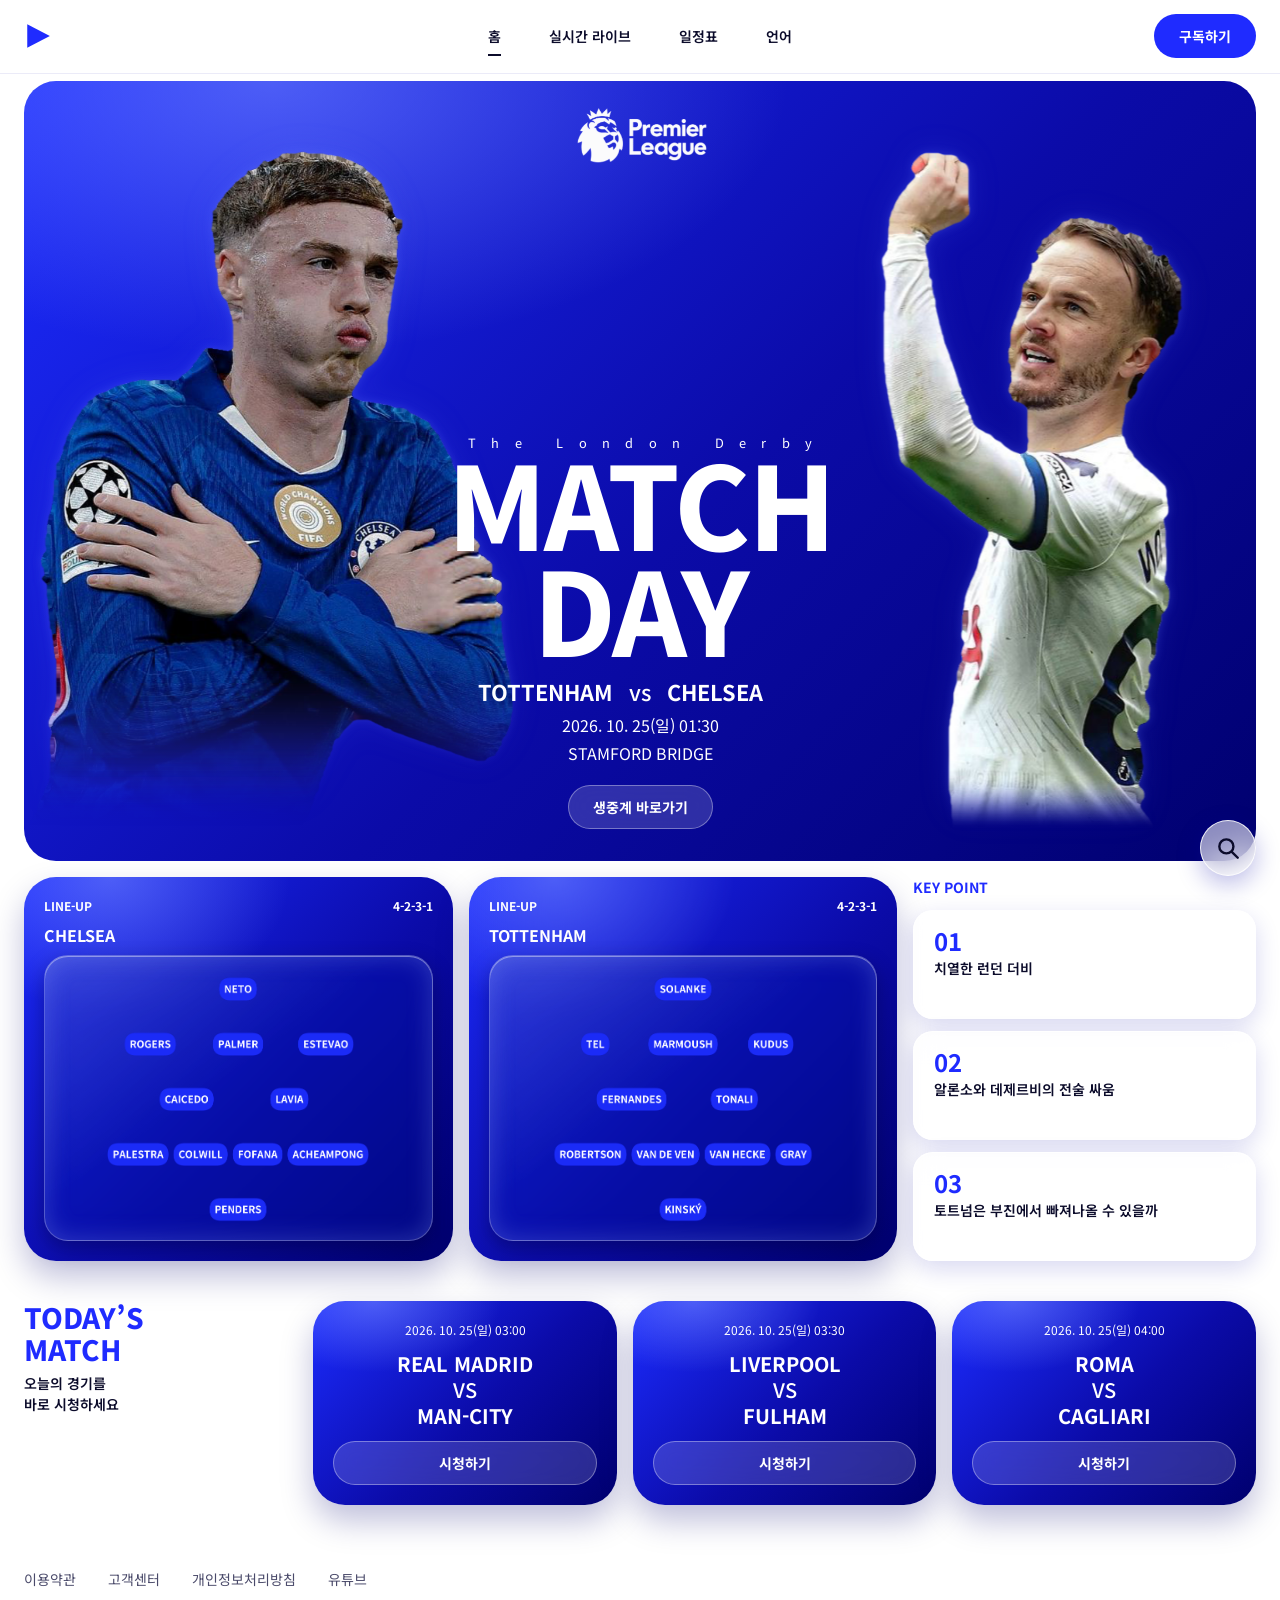
==== src/mid/index.html @ 03478326 "Add new images and initial HTML/CSS files for matchday web application" ====
<!doctype html>
<html lang="ko">
  <head>
    <meta charset="UTF-8" />
    <meta name="viewport" content="width=device-width, initial-scale=1" />
    <title>matchdayweb</title>
    <link rel="preconnect" href="https://fonts.googleapis.com" />
    <link rel="preconnect" href="https://fonts.gstatic.com" crossorigin />
    <link
      href="https://fonts.googleapis.com/css2?family=Noto+Sans+KR:wght@400;500;600;700;800&display=swap"
      rel="stylesheet"
    />
    <link rel="stylesheet" href="./style.css" />
  </head>
  <body>
    <header class="site-header">
      <nav class="nav container" aria-label="주요 메뉴">
        <a class="nav__logo" href="#" aria-label="s홈">
          <svg width="28" height="28" viewBox="0 0 26 26" aria-hidden="true">
            <path d="M3 2 L24 13 L3 24 Z" fill="#1f2bff" />
          </svg>
        </a>
        <ul class="nav__menu">
          <li><a class="is-active" href="#" aria-current="page">홈</a></li>
          <li><a href="#">실시간 라이브</a></li>
          <li><a href="#">일정표</a></li>
          <li><a href="#">언어</a></li>
        </ul>
        <div class="nav__actions">
          <a class="btn btn--primary" href="#">구독하기</a>
          <button class="menu-btn" type="button" aria-label="메뉴 열기">
            <svg
              width="22"
              height="22"
              viewBox="0 0 22 22"
              fill="none"
              stroke="currentColor"
              stroke-width="2"
              stroke-linecap="round"
              aria-hidden="true"
            >
              <path d="M3 6h16M3 11h16M3 16h16" />
            </svg>
          </button>
        </div>
      </nav>
    </header>

    <main class="container">
      <section class="player" aria-labelledby="player-title">
        <div class="player__photos">
          <img
            class="player-cutout"
            src="images/playerphoto1.png"
            alt="선수 이미지"
            decoding="async"
          />

          <img
            class="player-cutout"
            src="images/playerphoto2.png"
            alt="선수 이미지"
            decoding="async"
          />
        </div>
        <div class="epl__league">
          <img src="images/pllogo.png" alt="Premier League" decoding="async" />
        </div>

        <div class="matchtxt__content">
          <p class="matchtxt__head">The London Derby</p>
          <h1 class="matchtxt__title" id="match-title">MATCH<br />DAY</h1>
          <p class="matchtxt__teams">
            <span>TOTTENHAM</span> <span class="matchtxt__vs">vs</span>
            <span>CHELSEA</span>
          </p>
          <p class="matchtxt__date">2026. 10. 25(일) 01:30</p>
          <p class="matchtxt__venue">STAMFORD BRIDGE</p>
          <a class="btn btn--glass matchtxt__cta" href="#">생중계 바로가기</a>
        </div>
      </section>

      <!-- 라인업 + 키포인트 -->
      <section class="info" aria-label="경기 정보">
        <article class="lineup lineup--home">
          <div class="lineup__head">
            <span>LINE-UP</span><span>4-2-3-1</span>
          </div>
          <h2 class="lineup__team">CHELSEA</h2>
          <div class="lineup__pitch">
            <!-- 데스크탑: timelinup1 / 태블릿·모바일(768px 이하): timelinup3 -->
            <picture>
              <source
                media="(max-width: 768px)"
                srcset="images/teamlineup3.png"
              />
              <img src="images/teamlineup1.png" alt="" />
            </picture>
          </div>
        </article>

        <article class="lineup lineup--away">
          <div class="lineup__head">
            <span>LINE-UP</span><span>4-2-3-1</span>
          </div>
          <h2 class="lineup__team">TOTTENHAM</h2>
          <div class="lineup__pitch">
            <!-- 데스크탑: timelinup2 / 태블릿·모바일(768px 이하): timelinup4 -->
            <picture>
              <source
                media="(max-width: 768px)"
                srcset="images/teamlineup4.png"
              />
              <img src="images/teamlineup2.png" alt="" />
            </picture>
          </div>
        </article>

        <aside class="key" aria-label="키포인트">
          <h2 class="section-label">KEY POINT</h2>
          <div class="key__item">
            <span class="key__num">01</span
            ><span class="key__text">치열한 런던 더비</span
            ><button class="key__more" type="button" aria-expanded="false">
              더보기
            </button>
          </div>
          <div class="key__item">
            <span class="key__num">02</span
            ><span class="key__text">알론소와 데제르비의 전술 싸움</span
            ><button class="key__more" type="button" aria-expanded="false">
              더보기
            </button>
          </div>
          <div class="key__item">
            <span class="key__num">03</span
            ><span class="key__text">토트넘은 부진에서 빠져나올 수 있을까</span
            ><button class="key__more" type="button" aria-expanded="false">
              더보기
            </button>
          </div>
        </aside>
      </section>

      <!-- 오늘의 경기 -->
      <section class="today" aria-labelledby="today-title">
        <div class="today__intro">
          <h2 class="today__title" id="today-title">TODAY’S<br />MATCH</h2>
          <p class="today__desc">오늘의 경기를<br />바로 시청하세요</p>
        </div>

        <article class="match">
          <p class="match__date">2026. 10. 25(일) 03:00</p>
          <p class="match__teams">
            <span>REAL MADRID</span> <span class="match__vs">VS</span>
            <span>MAN-CITY</span>
          </p>
          <a class="btn btn--glass" href="#">시청하기</a>
        </article>

        <article class="match">
          <p class="match__date">2026. 10. 25(일) 03:30</p>
          <p class="match__teams">
            <span>LIVERPOOL</span> <span class="match__vs">VS</span>
            <span>FULHAM</span>
          </p>
          <a class="btn btn--glass" href="#">시청하기</a>
        </article>

        <article class="match">
          <p class="match__date">2026. 10. 25(일) 04:00</p>
          <p class="match__teams">
            <span>ROMA</span> <span class="match__vs">VS</span>
            <span>CAGLIARI</span>
          </p>
          <a class="btn btn--glass" href="#">시청하기</a>
        </article>
      </section>
    </main>

    <footer class="container footer">
      <a href="#">이용약관</a>
      <a href="#">고객센터</a>
      <a href="#">개인정보처리방침</a>
      <a href="#">유튜브</a>
    </footer>

    <!-- 화면에 고정된 검색 버튼 -->
    <button class="search-fab" type="button" aria-label="검색">
      <svg
        width="26"
        height="26"
        viewBox="0 0 24 24"
        fill="none"
        stroke="currentColor"
        stroke-width="2.2"
        stroke-linecap="round"
        aria-hidden="true"
      >
        <circle cx="10.5" cy="10.5" r="6.5" />
        <path d="M15.5 15.5L21 21" />
      </svg>
    </button>

    <script>
      // KEY POINT: 한 줄을 넘는 문장에만 '더보기' 버튼 활성화
      (function () {
        var items = document.querySelectorAll(".key__item");
        function check(item) {
          var text = item.querySelector(".key__text");
          var btn = item.querySelector(".key__more");
          if (!text || !btn || item.classList.contains("is-open")) return;
          btn.classList.toggle(
            "is-visible",
            text.scrollWidth > text.clientWidth,
          );
        }
        items.forEach(function (item) {
          var btn = item.querySelector(".key__more");
          btn.addEventListener("click", function () {
            var open = item.classList.toggle("is-open");
            btn.textContent = open ? "접기" : "더보기";
            btn.setAttribute("aria-expanded", open);
            if (!open) check(item);
          });
          if ("ResizeObserver" in window) {
            new ResizeObserver(function () {
              check(item);
            }).observe(item);
          }
          check(item);
        });
        window.addEventListener("resize", function () {
          items.forEach(check);
        });
        window.addEventListener("load", function () {
          items.forEach(check);
        });
      })();
    </script>
  </body>
</html>
---- src/mid/style.css ----
:root {
  --blue: #1f2bff;
  --blue-mid: #0b0ba8;
  --navy: #00003c;
  --ink: #0b0b2a;
  --muted: #4a4a6a;
  --glass-border: rgba(255, 255, 255, 0.35);
  --radius-lg: 2rem;
  --radius-md: 1.25rem;
  --ease-out: cubic-bezier(0.2, 0.75, 0.2, 1);
}

*,
*::before,
*::after {
  box-sizing: border-box;
}
* {
  margin: 0;
}

html {
  -webkit-text-size-adjust: 100%;
}

body {
  font-family: "Noto Sans KR", sans-serif;
  font-size: 1rem;
  line-height: 1.5;
  color: var(--ink);
  background: #fff;
  min-height: 100dvh;
  display: flex;
  flex-direction: column;
  overflow-x: clip; /* 가로 스크롤 방지 (sticky 유지) */
}

a {
  color: inherit;
  text-decoration: none;
}
ul {
  list-style: none;
  padding: 0;
}
button {
  font: inherit;
  color: inherit;
}
img {
  max-width: 100%;
  image-rendering: auto;
  -webkit-backface-visibility: hidden;
  backface-visibility: hidden;
}

:focus-visible {
  outline: 3px solid var(--blue);
  outline-offset: 2px;
}

.container {
  width: calc(100% - 3rem);
  margin-inline: auto;
}

/* ========== 버튼 ========== */
.btn {
  display: inline-flex;
  align-items: center;
  justify-content: center;
  min-height: 2.75rem;
  padding: 0 1.5rem;
  border: 1px solid transparent;
  border-radius: 999px;
  font-size: 0.875rem;
  font-weight: 700;
  white-space: nowrap;
  cursor: pointer;
  transition:
    transform 0.15s ease,
    background-color 0.15s ease;
}
.btn:hover {
  transform: translateY(-1px);
}
.btn--primary {
  background: var(--blue);
  color: #fff;
}
.btn--glass {
  background: rgba(255, 255, 255, 0.16);
  border-color: var(--glass-border);
  color: #fff;
  -webkit-backdrop-filter: blur(12px);
  backdrop-filter: blur(12px);
}
.btn--glass:hover {
  background: rgba(255, 255, 255, 0.26);
}

/* ========== 내비게이션 (sticky + 글라스) ========== */
.site-header {
  position: sticky;
  top: 0;
  z-index: 50;
  background: rgba(255, 255, 255, 0.72);
  -webkit-backdrop-filter: blur(16px) saturate(160%);
  backdrop-filter: blur(16px) saturate(160%);
  border-bottom: 1px solid rgba(255, 255, 255, 0.7);
  box-shadow: 0 1px 0 rgba(11, 11, 168, 0.08);
}

.nav {
  display: grid;
  grid-template-columns: 1fr auto 1fr;
  align-items: center;
  height: 4.5rem;
}
.nav__logo {
  justify-self: start;
  display: inline-flex;
}
.nav__menu {
  display: flex;
  gap: 3rem;
  font-size: 0.875rem;
  font-weight: 600;
}
.nav__menu a {
  padding-block: 0.5rem;
}
.nav__menu a.is-active {
  border-bottom: 2px solid var(--ink);
}
.nav__actions {
  justify-self: end;
  display: flex;
  align-items: center;
  gap: 0.5rem;
}
.menu-btn {
  display: none;
  width: 2.75rem;
  height: 2.75rem;
  place-items: center;
  border: 0;
  border-radius: 50%;
  background: rgba(255, 255, 255, 0.6);
  cursor: pointer;
}

.player {
  position: relative;
  display: grid;
  grid-template-columns: minmax(0, 1fr);
  grid-template-rows: minmax(0, 1fr);
  height: max(32rem, calc(100dvh - 7.5rem));
  margin-top: 0.5rem;
  padding: 1.5rem 2rem 2rem;
  overflow: hidden;
  border-radius: var(--radius-lg);
  color: #fff;
  background:
    radial-gradient(
      60% 50% at 20% 0%,
      rgba(120, 140, 255, 0.55),
      transparent 70%
    ),
    linear-gradient(135deg, #1c2cff 0%, var(--blue-mid) 55%, #00006e 100%);
}

/* 선수 두 명: 가운데로 모이게 배치, 박스 높이를 꽉 채움 */
.player__photos {
  grid-area: 1 / 1;
  display: flex;
  justify-content: center;
  align-items: flex-end;
  min-height: 0;
  min-width: 0;
  padding-top: 2.5rem;
  z-index: 1;
}

.player-cutout {
  display: block;
  flex: 0 1 auto;
  width: auto;
  max-width: none;
  height: 100%;
  min-width: 0;
  min-height: 0;
  object-fit: contain;
  object-position: center bottom;
  filter: drop-shadow(0 0 5px rgba(100, 120, 255, 0.25))
    drop-shadow(0 0 15px rgba(100, 120, 255, 0.15));
}
.player-cutout:first-child {
  object-position: right bottom;
  translate: -30% 0;
}
.player-cutout:last-child {
  object-position: left bottom;
  translate: 30% 0;
}

.epl__league {
  grid-area: 1 / 1;
  justify-self: center;
  align-self: start;
  z-index: 3;
  width: max(5.5rem, 11vw);
}
.epl__league img {
  width: 100%;
  height: auto;
  display: block;
  object-fit: contain;
}

.matchtxt__content {
  grid-area: 1 / 1;
  align-self: end;
  justify-self: center;
  z-index: 2;
  display: grid;
  justify-items: center;
  text-align: center;
  gap: 0.25rem;
  min-width: 0;
  max-width: 100%;
  width: 100%;
  grid-template-columns: minmax(0, 1fr);
  grid-template-areas: "kicker" "title" "teams" "date" "venue" "cta";
}
.matchtxt__head {
  --ls: 1.2em;
  grid-area: kicker;
  font-size: max(0.6875rem, 1vw);
  letter-spacing: var(--ls);
  padding-left: var(--ls); /* 글자 간격 때문에 쏠리는 중앙 보정 */
  margin-bottom: -0.75rem;
}
.matchtxt__title {
  grid-area: title;
  font-size: max(4rem, min(9vw, 15dvh));
  font-weight: 800;
  line-height: 0.92;
  letter-spacing: -0.02em;
  margin-block: 0.25rem 0.75rem;
}
.matchtxt__teams {
  grid-area: teams;
  display: grid;
  grid-template-columns: minmax(0, 1fr) auto minmax(0, 1fr);
  align-items: baseline;
  justify-self: stretch;
  column-gap: 1rem;
  font-size: max(1.125rem, 1.7vw);
  font-weight: 700;
}
.matchtxt__teams > span:first-child {
  justify-self: end;
}
.matchtxt__teams > span:last-child {
  justify-self: start;
}
.matchtxt__vs {
  justify-self: center;
  font-weight: 500;
}
.matchtxt__date {
  grid-area: date;
  font-size: 1rem;
}
.matchtxt__venue {
  grid-area: venue;
  font-size: 1rem;
}
.matchtxt__cta {
  grid-area: cta;
  margin-top: 1rem;
}

/* ========== 라인업 + 키포인트 ========== */
.info {
  display: grid;
  grid-template-columns: repeat(2, minmax(0, 1fr)) minmax(0, 0.8fr);
  grid-template-areas: "home away key";
  gap: 1rem;
  margin-top: 1rem;
}
.lineup--home {
  grid-area: home;
}
.lineup--away {
  grid-area: away;
}

.lineup {
  display: grid;
  grid-template-rows: auto auto minmax(0, 1fr);
  gap: 0.5rem;
  min-width: 0;
  min-height: 24rem;
  padding: 1.25rem;
  border-radius: var(--radius-lg);
  color: #fff;
  background:
    radial-gradient(
      60% 50% at 20% 0%,
      rgba(120, 140, 255, 0.55),
      transparent 70%
    ),
    linear-gradient(135deg, #1c2cff 0%, var(--blue-mid) 55%, #00006e 100%);
  box-shadow: 0 1rem 2rem rgba(0, 0, 110, 0.25);
}
.lineup__head {
  display: flex;
  justify-content: space-between;
  font-size: 0.75rem;
  font-weight: 700;
}
.lineup__team {
  font-size: 1rem;
  font-weight: 700;
}

.lineup__pitch {
  position: relative;
  min-height: 0;
  border-radius: 1.5rem;
  background:
    linear-gradient(
      145deg,
      rgba(255, 255, 255, 0.14) 0%,
      rgba(255, 255, 255, 0) 45%
    ),
    rgba(0, 25, 170, 0.3);
  border: 1px solid rgba(255, 255, 255, 0.3);
  box-shadow:
    inset 0 1px 0 rgba(255, 255, 255, 0.4),
    inset 0 0 1.5rem rgba(150, 170, 255, 0.28),
    0 0.5rem 1.25rem rgba(0, 0, 40, 0.35);
  -webkit-backdrop-filter: blur(16px);
  backdrop-filter: blur(16px);
}
.lineup__pitch picture {
  position: absolute;
  inset: 0.5rem;
  z-index: 1;
  display: block;
}
.lineup__pitch img {
  display: block;
  width: 100%;
  height: 100%;
  object-fit: contain;
  object-position: center;
}

.key {
  grid-area: key;
  display: grid;
  grid-template-rows: auto repeat(3, 1fr);
  gap: 0.75rem;
  min-width: 0;
}
.section-label {
  font-size: 0.875rem;
  font-weight: 700;
  color: var(--blue);
}
.key__item {
  display: grid;
  align-content: center;
  gap: 0.125rem;
  padding: 1rem 1.25rem;
  border: 1px solid rgba(255, 255, 255, 0.9);
  border-radius: var(--radius-md);
  background: rgba(255, 255, 255, 0.72);
  box-shadow: 0 0.5rem 1.5rem rgba(11, 11, 168, 0.16);
  -webkit-backdrop-filter: blur(14px);
  backdrop-filter: blur(14px);
}
.key__num {
  font-size: 1.5rem;
  font-weight: 700;
  line-height: 1.2;
  color: var(--blue);
}
.key__item {
  min-width: 0;
  align-content: start;
}
/* 기본: 한 줄만 표시, 넘치면 … */
.key__text {
  display: block;
  min-width: 0;
  overflow: hidden;
  white-space: nowrap;
  text-overflow: ellipsis;
  font-size: 0.875rem;
  font-weight: 600;
}
/* 더보기 버튼: 자리는 항상 확보(visibility) → 박스끼리 글씨 위치 유지 */
.key__more {
  justify-self: start;
  margin-top: 0.125rem;
  padding: 0;
  border: 0;
  background: none;
  font-size: 0.75rem;
  font-weight: 700;
  color: var(--blue);
  cursor: pointer;
  visibility: hidden;
}
.key__more.is-visible,
.key__item.is-open .key__more {
  visibility: visible;
}
.key__more:hover {
  text-decoration: underline;
}
/* 펼친 상태 */
.key__item.is-open .key__text {
  overflow: visible;
  white-space: normal;
  word-break: keep-all;
}

/* ========== 오늘의 경기 ========== */
.today {
  display: grid;
  grid-template-columns: minmax(0, 0.9fr) repeat(3, minmax(0, 1fr));
  gap: 1rem;
  margin-top: 2.5rem;
}
.today__title {
  font-size: 1.75rem;
  font-weight: 800;
  line-height: 1.15;
  color: var(--blue);
}
.today__desc {
  margin-top: 0.5rem;
  font-size: 0.875rem;
  font-weight: 600;
}

.match {
  display: grid;
  align-content: space-between;
  gap: 0.75rem;
  min-width: 0;
  padding: 1.25rem;
  text-align: center;
  border-radius: var(--radius-lg);
  color: #fff;
  background:
    radial-gradient(
      60% 50% at 20% 0%,
      rgba(120, 140, 255, 0.55),
      transparent 70%
    ),
    linear-gradient(135deg, #1c2cff 0%, var(--blue-mid) 55%, #00006e 100%);
  box-shadow: 0 1rem 2rem rgba(0, 0, 110, 0.25);
}
.match__date {
  font-size: 0.75rem;
}
.match__teams {
  display: grid;
  justify-items: center;
  font-size: 1.25rem;
  font-weight: 700;
  line-height: 1.3;
}
.match__vs {
  font-weight: 500;
}

/* ========== 푸터 ========== */
.footer {
  display: flex;
  flex-wrap: wrap;
  gap: 0.5rem 2rem;
  margin-top: auto;
  padding-block: 4rem 1rem;
  font-size: 0.875rem;
  color: var(--muted);
}
.footer a:hover {
  color: var(--blue);
}

/* ========== 고정 검색 버튼 (글라스) ========== */
.search-fab {
  position: fixed;
  right: 1.5rem;
  bottom: 1.5rem;
  z-index: 60;
  display: grid;
  place-items: center;
  width: 3.5rem;
  height: 3.5rem;
  border: 1px solid rgba(255, 255, 255, 0.85);
  border-radius: 50%;
  background: rgba(255, 255, 255, 0.55);
  box-shadow: 0 0.5rem 1.5rem rgba(11, 11, 168, 0.28);
  -webkit-backdrop-filter: blur(16px);
  backdrop-filter: blur(16px);
  cursor: pointer;
}

/* =====================================================
   등장 애니메이션 (페이지 로드 시 한 번, 순서대로)
   헤더 → 박스 → 로고 → 선수(좌/우) → 텍스트 → 버튼
   ===================================================== */
@keyframes fade-down {
  from {
    opacity: 0;
    transform: translateY(-1rem);
  }
  to {
    opacity: 1;
    transform: none;
  }
}
@keyframes box-in {
  from {
    opacity: 0;
    transform: translateY(1.5rem) scale(0.98);
  }
  to {
    opacity: 1;
    transform: none;
  }
}
@keyframes fade-in {
  from {
    opacity: 0;
  }
  to {
    opacity: 1;
  }
}
@keyframes player-left {
  from {
    opacity: 0;
    transform: translateX(-12%) scale(0.96);
    filter: blur(8px) drop-shadow(0 0 5px rgba(100, 120, 255, 0.25))
      drop-shadow(0 0 15px rgba(100, 120, 255, 0.15));
  }
  to {
    opacity: 1;
    transform: none;
    filter: blur(0) drop-shadow(0 0 5px rgba(100, 120, 255, 0.25))
      drop-shadow(0 0 15px rgba(100, 120, 255, 0.15));
  }
}
@keyframes player-right {
  from {
    opacity: 0;
    transform: translateX(12%) scale(0.96);
    filter: blur(8px) drop-shadow(0 0 5px rgba(100, 120, 255, 0.25))
      drop-shadow(0 0 15px rgba(100, 120, 255, 0.15));
  }
  to {
    opacity: 1;
    transform: none;
    filter: blur(0) drop-shadow(0 0 5px rgba(100, 120, 255, 0.25))
      drop-shadow(0 0 15px rgba(100, 120, 255, 0.15));
  }
}
@keyframes text-rise {
  from {
    opacity: 0;
    transform: translateY(1.25rem);
  }
  to {
    opacity: 1;
    transform: none;
  }
}
@keyframes title-in {
  from {
    opacity: 0;
    transform: translateY(2rem) scale(0.96);
    filter: blur(10px);
    letter-spacing: 0.06em;
  }
  to {
    opacity: 1;
    transform: none;
    filter: blur(0);
    letter-spacing: -0.02em;
  }
}
@keyframes head-in {
  from {
    opacity: 0;
    letter-spacing: 0.2em;
  }
  to {
    opacity: 1;
    letter-spacing: var(--ls);
  }
}

.site-header {
  animation: fade-down 0.6s var(--ease-out) backwards;
}
.player {
  animation: box-in 0.8s var(--ease-out) 0.1s backwards;
}
.epl__league {
  animation: fade-in 0.7s ease 0.5s backwards;
}
.player-cutout:first-child {
  animation: player-left 1s var(--ease-out) 0.55s backwards;
}
.player-cutout:last-child {
  animation: player-right 1s var(--ease-out) 0.75s backwards;
}
.matchtxt__head {
  animation: head-in 0.9s var(--ease-out) 1s backwards;
}
.matchtxt__title {
  animation: title-in 0.9s var(--ease-out) 1.15s backwards;
}
.matchtxt__teams {
  animation: text-rise 0.6s var(--ease-out) 1.4s backwards;
}
.matchtxt__date {
  animation: text-rise 0.6s var(--ease-out) 1.5s backwards;
}
.matchtxt__venue {
  animation: text-rise 0.6s var(--ease-out) 1.6s backwards;
}
.matchtxt__cta {
  animation: text-rise 0.6s var(--ease-out) 1.75s backwards;
}
.info {
  animation: fade-in 0.8s ease 1.9s backwards;
}

@media (prefers-reduced-motion: reduce) {
  *,
  *::before,
  *::after {
    animation: none !important;
    transition: none !important;
  }
}

/* =====================================================
   태블릿 (~768px)
   ===================================================== */
@media (max-width: 768px) {
  .nav {
    grid-template-columns: 1fr auto;
  }
  .nav__menu {
    display: none;
  }
  .menu-btn {
    display: grid;
  }

  .player {
    height: clamp(34rem, 92vw, 48rem);
    padding: 1.25rem;
  }
  /* 태블릿: 사진을 위쪽 영역(약 58%)에 가두어 텍스트와 안 겹치게 */
  .player__photos {
    align-self: start;
    height: 70%;
    padding-top: 2.5rem;
  }
  .player-cutout:first-child {
    translate: -8% 0;
  }
  .player-cutout:last-child {
    translate: 8% 0;
  }
  .epl__league {
    justify-self: start;
    width: clamp(5rem, 15vw, 7.5rem);
  }

  .matchtxt__content {
    justify-self: stretch;
    justify-items: start;
    text-align: left;
    grid-template-columns: minmax(0, 1fr) auto;
    grid-template-areas:
      "kicker kicker"
      "title  title"
      "teams  cta"
      "date   cta"
      "venue  cta";
  }
  .matchtxt__head {
    --ls: 0.5em;
    padding-left: 0;
    margin-bottom: -0.5rem;
    font-size: 0.8125rem;
  }
  .matchtxt__title {
    font-size: clamp(3.5rem, 14vw, 7rem);
  }
  .matchtxt__teams {
    display: block;
    font-size: clamp(1rem, 2.8vw, 1.25rem);
  }
  .matchtxt__vs {
    margin-inline: 0.5rem;
  }
  .matchtxt__cta {
    align-self: end;
    justify-self: end;
    margin-top: 0;
  }

  .info {
    grid-template-columns: repeat(2, minmax(0, 1fr));
    grid-template-areas:
      "home away"
      "key  key";
  }
  .lineup {
    min-height: 0;
    height: clamp(22rem, 62vw, 30rem);
  }
  .key {
    grid-template-columns: repeat(3, minmax(0, 1fr));
    grid-template-rows: auto auto;
  }
  .section-label {
    grid-column: 1 / -1;
  }

  .today {
    grid-template-columns: 1fr;
    gap: 0.75rem;
  }
  .today__intro {
    margin-bottom: 0.25rem;
  }
  .today__title br {
    display: none;
  }
  .match {
    text-align: left;
  }
  .match__teams {
    display: block;
    font-size: 1.125rem;
  }
  .match__vs {
    margin-inline: 0.25rem;
  }
}

/* =====================================================
   모바일 (~390px)
   ===================================================== */
@media (max-width: 390px) {
  .container {
    width: calc(100% - 1.5rem);
  }
  .nav {
    height: 3.5rem;
  }
  .btn {
    padding: 0 1rem;
  }

  .player {
    height: clamp(38rem, 160vw, 46rem);
    padding: 1rem;
    border-radius: 1.5rem;
  }
  /* 모바일에서는 선수 한 명만 */
  .player__photos {
    grid-template-columns: minmax(0, 1fr);
    align-self: start;
    height: 72%;
    padding-top: 2.5rem;
  }
  .player-cutout:last-child {
    display: none;
  }
  .player-cutout:first-child {
    object-position: center bottom;
    translate: none;
  }
  .epl__league {
    width: 5rem;
  }

  .matchtxt__content {
    grid-template-columns: minmax(0, 1fr);
    grid-template-areas: "kicker" "title" "teams" "date" "venue" "cta";
  }
  .matchtxt__head {
    --ls: 0.3em;
    font-size: 0.75rem;
  }
  .matchtxt__title {
    font-size: clamp(3rem, 17vw, 4.5rem);
    margin-bottom: 0.5rem;
  }
  .matchtxt__teams {
    display: grid;
    grid-template-columns: minmax(0, 1fr);
    justify-self: start;
    row-gap: 0;
    font-size: 1.0625rem;
  }
  .matchtxt__teams > span:first-child,
  .matchtxt__teams > span:last-child,
  .matchtxt__vs {
    justify-self: start;
    margin-inline: 0;
  }
  .matchtxt__date {
    font-size: 0.875rem;
  }
  .matchtxt__venue {
    font-size: 0.8125rem;
  }
  .matchtxt__cta {
    justify-self: stretch;
    align-self: auto;
    margin-top: 0.75rem;
  }

  .info {
    grid-template-columns: minmax(0, 1fr);
    grid-template-areas: "home" "away" "key";
  }
  .lineup {
    height: clamp(22rem, 105vw, 28rem);
  }
  .key {
    grid-template-columns: minmax(0, 1fr);
  }

  /* 오늘의 경기: 가로 정렬 + 넘치는 부분은 좌우 스크롤 */
  .today {
    grid-template-columns: repeat(3, minmax(15rem, 78%));
    gap: 0.75rem;
    overflow-x: auto;
    overscroll-behavior-x: contain;
    scroll-snap-type: x mandatory;
    scroll-padding-inline: 0;
    padding-bottom: 1rem; /* 그림자·스크롤바 공간 */
    -webkit-overflow-scrolling: touch;
    scrollbar-width: thin;
    scrollbar-color: var(--blue) transparent;
  }
  .today__intro {
    grid-column: 1 / -1;
    justify-self: start;
    position: sticky; /* 스크롤해도 제목은 왼쪽에 고정 */
    left: 0;
    margin-bottom: 0;
  }
  .match {
    scroll-snap-align: start;
    min-height: 9.5rem;
    text-align: center;
  }
  .match__teams {
    display: grid;
    font-size: 1.125rem;
  }
  .match__vs {
    margin-inline: 0;
  }

  .footer {
    gap: 0.5rem 1.25rem;
    padding-block: 3rem 1rem;
  }
  .search-fab {
    right: 1rem;
    bottom: 1rem;
    width: 3rem;
    height: 3rem;
  }
}
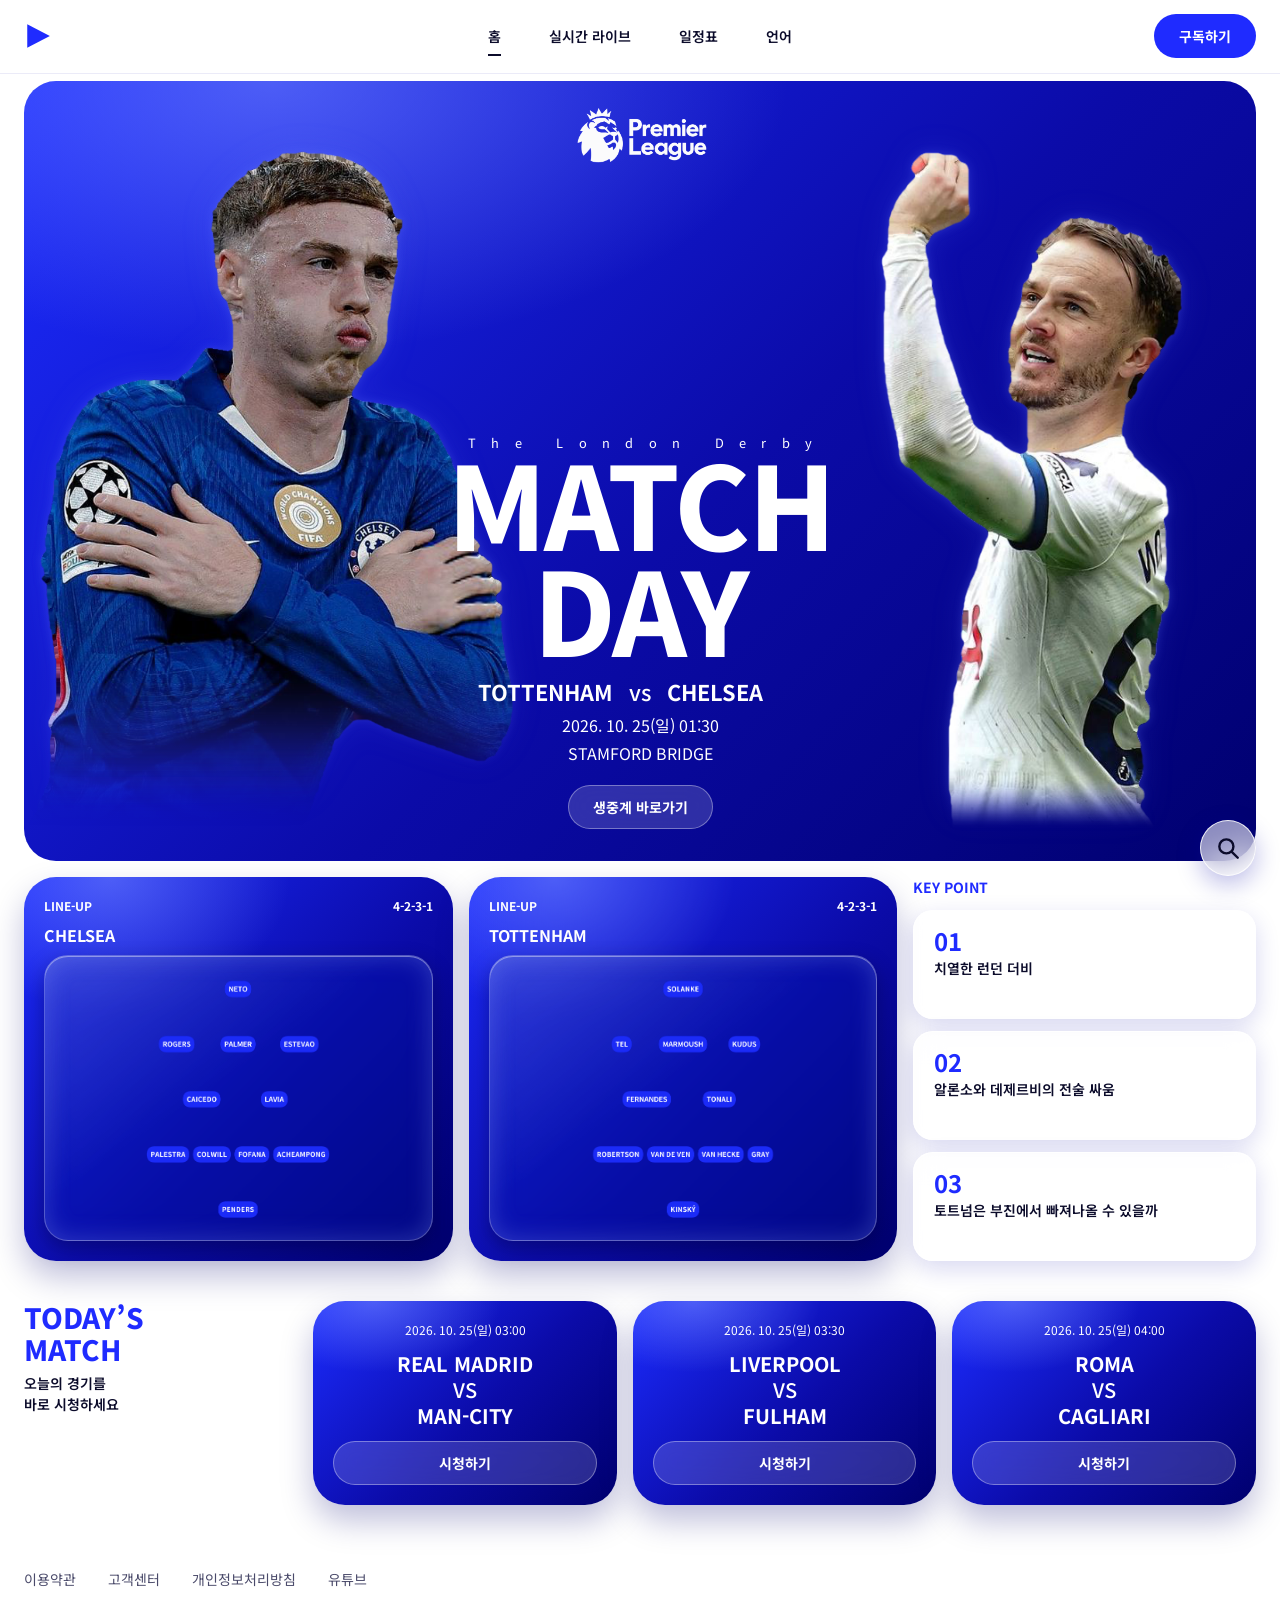
==== commit 17363d6e: "Update index.html and style.css with new links and comments" ====
--- a/src/mid/index.html
+++ b/src/mid/index.html
@@ -80,7 +80,7 @@
         </div>
       </section>
 
-      <!-- 라인업 + 키포인트 -->
+      <!-- 라인업 -->
       <section class="info" aria-label="경기 정보">
         <article class="lineup lineup--home">
           <div class="lineup__head">
@@ -203,7 +203,7 @@
     </button>
 
     <script>
-      // KEY POINT: 한 줄을 넘는 문장에만 '더보기' 버튼 활성화
+      // 한 줄을 넘는 문장에만 '더보기' 버튼 활성화
       (function () {
         var items = document.querySelectorAll(".key__item");
         function check(item) {
--- a/src/mid/style.css
+++ b/src/mid/style.css
@@ -32,7 +32,7 @@
   min-height: 100dvh;
   display: flex;
   flex-direction: column;
-  overflow-x: clip; /* 가로 스크롤 방지 (sticky 유지) */
+  overflow-x: clip;
 }
 
 a {
@@ -50,8 +50,6 @@
 img {
   max-width: 100%;
   image-rendering: auto;
-  -webkit-backface-visibility: hidden;
-  backface-visibility: hidden;
 }
 
 :focus-visible {
@@ -99,7 +97,7 @@
   background: rgba(255, 255, 255, 0.26);
 }
 
-/* ========== 내비게이션 (sticky + 글라스) ========== */
+/* ========== 내비게이션바 ========== */
 .site-header {
   position: sticky;
   top: 0;
@@ -170,7 +168,6 @@
     linear-gradient(135deg, #1c2cff 0%, var(--blue-mid) 55%, #00006e 100%);
 }
 
-/* 선수 두 명: 가운데로 모이게 배치, 박스 높이를 꽉 채움 */
 .player__photos {
   grid-area: 1 / 1;
   display: flex;
@@ -238,7 +235,7 @@
   grid-area: kicker;
   font-size: max(0.6875rem, 1vw);
   letter-spacing: var(--ls);
-  padding-left: var(--ls); /* 글자 간격 때문에 쏠리는 중앙 보정 */
+  padding-left: var(--ls);
   margin-bottom: -0.75rem;
 }
 .matchtxt__title {
@@ -282,7 +279,7 @@
   margin-top: 1rem;
 }
 
-/* ========== 라인업 + 키포인트 ========== */
+/* ========== 라인업  ========== */
 .info {
   display: grid;
   grid-template-columns: repeat(2, minmax(0, 1fr)) minmax(0, 0.8fr);
@@ -403,7 +400,7 @@
   font-size: 0.875rem;
   font-weight: 600;
 }
-/* 더보기 버튼: 자리는 항상 확보(visibility) → 박스끼리 글씨 위치 유지 */
+
 .key__more {
   justify-self: start;
   margin-top: 0.125rem;
@@ -495,7 +492,7 @@
   color: var(--blue);
 }
 
-/* ========== 고정 검색 버튼 (글라스) ========== */
+/* ========== 고정 검색 버튼 ========== */
 .search-fab {
   position: fixed;
   right: 1.5rem;
@@ -515,8 +512,7 @@
 }
 
 /* =====================================================
-   등장 애니메이션 (페이지 로드 시 한 번, 순서대로)
-   헤더 → 박스 → 로고 → 선수(좌/우) → 텍스트 → 버튼
+   등장 애니메이션
    ===================================================== */
 @keyframes fade-down {
   from {
@@ -673,7 +669,7 @@
     height: clamp(34rem, 92vw, 48rem);
     padding: 1.25rem;
   }
-  /* 태블릿: 사진을 위쪽 영역(약 58%)에 가두어 텍스트와 안 겹치게 */
+
   .player__photos {
     align-self: start;
     height: 70%;
@@ -857,7 +853,7 @@
     overscroll-behavior-x: contain;
     scroll-snap-type: x mandatory;
     scroll-padding-inline: 0;
-    padding-bottom: 1rem; /* 그림자·스크롤바 공간 */
+    padding-bottom: 1rem;
     -webkit-overflow-scrolling: touch;
     scrollbar-width: thin;
     scrollbar-color: var(--blue) transparent;
@@ -865,7 +861,7 @@
   .today__intro {
     grid-column: 1 / -1;
     justify-self: start;
-    position: sticky; /* 스크롤해도 제목은 왼쪽에 고정 */
+    position: sticky;
     left: 0;
     margin-bottom: 0;
   }
